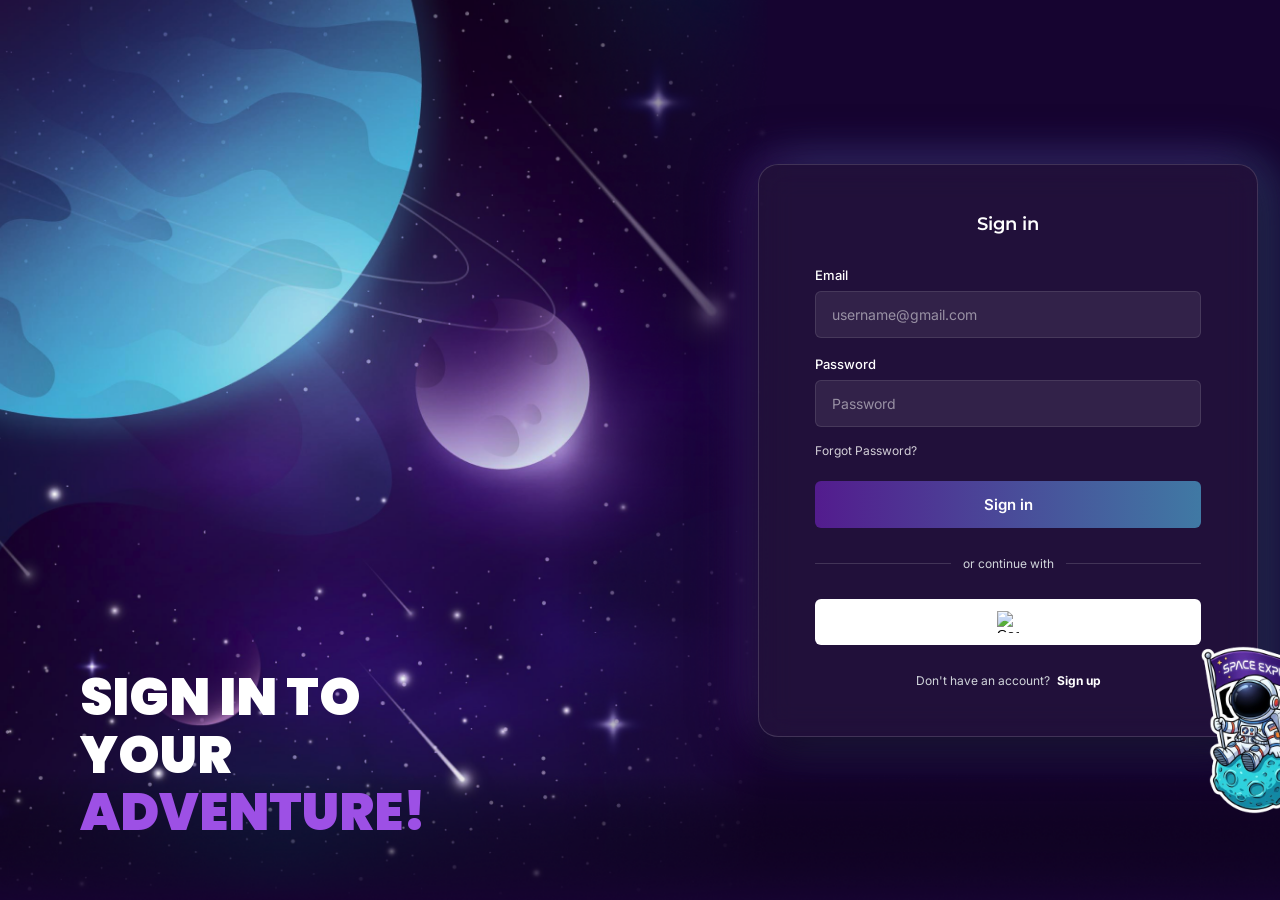
==== index.html @ 28d595ac "feat: :sparkles: diseño de pagina .net se diseño el diseño del proyecto de .net" ====
<!DOCTYPE html>
<html lang="en">
<head>
    <meta charset="UTF-8">
    <meta name="viewport" content="width=device-width, initial-scale=1.0">
    <title>Login - Premium Space</title>
    <link rel="stylesheet" href="style.css">
    <link rel="preconnect" href="https://fonts.googleapis.com">
    <link rel="preconnect" href="https://fonts.gstatic.com" crossorigin>
    <link href="https://fonts.googleapis.com/css2?family=Montserrat:wght@400;500;600;700;800;900&family=Poppins:wght@400;600;800;900&family=Inter:wght@400;500;600;700&display=swap" rel="stylesheet">
    <script src="https://unpkg.com/@phosphor-icons/web"></script>
</head>
<body>
    <!-- La imagen exportada como fondo -->
    <div class="space-background"></div>

    <div class="content-wrapper">
        <div class="left-section">
            <div class="hero-text">
                <h1>SIGN IN TO YOUR<br><span class="highlight-purple">ADVENTURE!</span></h1>
            </div>
        </div>
        
        <div class="right-section">

            <main class="glass-card">
                <div class="logo-area">
                    <p>Sign in</p>
                </div>
                
                <form id="loginForm" class="login-form">
                    <div class="input-group">
                        <label for="email">Email</label>
                        <input type="email" id="email" placeholder="username@gmail.com" required>
                    </div>
                    
                    <div class="input-group">
                        <label for="password">Password</label>
                        <div class="password-wrapper">
                            <input type="password" id="password" placeholder="Password" required>
                            <button type="button" class="toggle-password" aria-label="Toggle password visibility">
                                <i class="ph ph-eye-slash"></i>
                            </button>
                        </div>
                    </div>
                    
                    <div class="forgot-link">
                        <a href="forgot-password.html">Forgot Password?</a>
                    </div>
                    
                    <button type="submit" class="submit-btn">Sign in</button>
                </form>
                
                <div class="divider">
                    <span>or continue with</span>
                </div>
                
                <button type="button" class="google-btn">
                    <img src="https://www.svgrepo.com/show/475656/google-color.svg" alt="Google">
                </button>
                
                <p class="footer-text">
                    Don't have an account? <a href="register.html">Sign up</a>
                </p>
                
                <img src="astronaut_chibi_bg-removebg-preview.png" alt="Astronaut" class="astronaut-img">
            </main>
        </div>
    </div>
    
    <script src="move.js"></script>
</body>
</html>
---- style.css ----
:root {
    --bg-dark: #0a011a;
    --card-bg: rgba(255, 255, 255, 0.05);
    --text-main: #ffffff;
    --text-muted: #d1d5db;
    --primary-btn: linear-gradient(90deg, #531c8e 0%, #4079a4 100%);
    --primary-btn-hover: linear-gradient(90deg, #6423a6 0%, #4a8cb8 100%);
    --input-bg: rgba(255, 255, 255, 0.08);
    --input-text: #ffffff;
    --input-placeholder: rgba(255, 255, 255, 0.5);
}

* {
    margin: 0;
    padding: 0;
    box-sizing: border-box;
}

body {
    font-family: 'Inter', sans-serif;
    color: var(--text-main);
    min-height: 100vh;
    overflow-x: hidden;
    display: flex;
    -webkit-font-smoothing: antialiased;
}

/* LA IMAGEN DE FONDO */
.space-background {
    position: absolute;
    inset: 0;
    z-index: 0;
    background-image: url("MacBook Pro 14_ - 1 (2).png");
    background-size: cover;
    background-position: center;
    background-attachment: fixed;
    background-repeat: no-repeat;
}

/* Layout Content */
.content-wrapper {
    position: relative;
    z-index: 10;
    width: 100%;
    display: flex;
    justify-content: space-between;
}

.left-section {
    flex: 1;
    display: flex;
    flex-direction: column;
    justify-content: flex-end; /* Positioned at the bottom */
}

.hero-text {
    padding: 60px 80px;
}

.hero-text h1 {
    font-family: 'Poppins', sans-serif;
    font-size: 52px;
    font-weight: 900;
    line-height: 1.1;
    color: #ffffff;
}

.hero-text .highlight-purple {
    color: #9d50e5; /* Color similar al de la imagen */
}

.right-section {
    flex: 1;
    display: flex;
    flex-direction: column;
    justify-content: center;
    align-items: center;
    padding-right: 0;
    padding-left: 15%; /* Empujado aún más a la derecha */
}

.title-container {
    width: 100%;
    max-width: 440px;
    margin-bottom: 24px;
}

.page-title {
    font-family: 'Montserrat', sans-serif;
    font-size: 56px;
    font-weight: 800;
    letter-spacing: 1px;
    text-shadow: 0 4px 10px rgba(0,0,0,0.4);
}

/* Login Card */
.glass-card {
    background: var(--card-bg);
    border-radius: 20px;
    width: 100%;
    max-width: 500px;
    padding: 48px 56px;
    box-shadow: 
        0 15px 40px rgba(0,0,0,0.6),
        -15px 0 50px rgba(83, 28, 142, 0.5),
        15px 0 50px rgba(64, 121, 164, 0.5);
    border: 1px solid rgba(255,255,255,0.15);
    backdrop-filter: blur(16px);
    -webkit-backdrop-filter: blur(16px);
    position: relative;
}

.logo-area {
    text-align: center;
    margin-bottom: 32px;
}

.logo-area p {
    font-family: 'Montserrat', sans-serif;
    font-weight: 600;
    font-size: 18px;
}

.text-left {
    text-align: left !important;
}

.instruction-text {
    text-align: center;
    font-size: 14px;
    color: var(--text-muted);
    margin-top: -16px;
    margin-bottom: 28px;
    line-height: 1.5;
}

.form-title {
    font-family: 'Montserrat', sans-serif;
    font-size: 22px;
    margin-bottom: 24px;
    font-weight: 700;
}

.login-form {
    display: flex;
    flex-direction: column;
    gap: 18px;
}

.input-group {
    display: flex;
    flex-direction: column;
    gap: 8px;
}

.input-group label {
    font-size: 13px;
    font-weight: 500;
}

.input-group input {
    background: var(--input-bg);
    border: 1px solid rgba(255, 255, 255, 0.1);
    border-radius: 6px;
    padding: 14px 16px;
    font-size: 14px;
    color: var(--input-text);
    outline: none;
    font-family: inherit;
    transition: all 0.3s ease;
}

.input-group input:focus,
.input-group input:hover {
    border-color: rgba(255, 255, 255, 0.4);
    background: rgba(255, 255, 255, 0.12);
    box-shadow: 
        -8px 0 20px rgba(83, 28, 142, 0.5),
        8px 0 20px rgba(64, 121, 164, 0.5);
}

.input-group input::placeholder {
    color: var(--input-placeholder);
}

.password-wrapper {
    position: relative;
    display: flex;
    align-items: center;
}

.password-wrapper input {
    width: 100%;
    padding-right: 44px;
}

.toggle-password {
    position: absolute;
    right: 14px;
    background: none;
    border: none;
    color: var(--input-placeholder);
    cursor: pointer;
    display: flex;
    align-items: center;
    justify-content: center;
    font-size: 18px;
    padding: 4px;
    transition: color 0.3s ease;
}

.toggle-password:hover {
    color: var(--input-text);
}

.forgot-link {
    text-align: left;
    margin-top: -6px;
    margin-bottom: 4px;
}

.forgot-link a {
    color: var(--text-main);
    text-decoration: none;
    font-size: 12px;
    opacity: 0.8;
    transition: opacity 0.3s ease;
}

.forgot-link a:hover {
    opacity: 1;
    text-decoration: underline;
}

.submit-btn {
    background: var(--primary-btn);
    color: white;
    border: none;
    border-radius: 6px;
    padding: 14px;
    font-size: 15px;
    font-weight: 600;
    cursor: pointer;
    transition: background 0.3s ease, transform 0.1s ease;
    font-family: inherit;
}

.submit-btn:hover:not(:disabled) {
    background: var(--primary-btn-hover);
}

.submit-btn:active:not(:disabled) {
    transform: translateY(1px);
}

.submit-btn:disabled {
    opacity: 0.5;
    cursor: not-allowed;
    background: var(--primary-btn);
}

.divider {
    margin: 28px 0;
    display: flex;
    align-items: center;
    text-align: center;
}

.divider::before,
.divider::after {
    content: '';
    flex: 1;
    border-bottom: 1px solid rgba(255,255,255,0.15);
}

.divider span {
    padding: 0 12px;
    font-size: 12px;
    color: var(--text-muted);
}

.google-btn {
    width: 100%;
    background: white;
    border: none;
    border-radius: 6px;
    padding: 12px;
    display: flex;
    justify-content: center;
    align-items: center;
    cursor: pointer;
    margin-bottom: 28px;
    transition: background 0.3s ease;
}

.google-btn img {
    width: 22px;
    height: 22px;
}

.google-btn:hover {
    background: #f1f1f1;
}

.footer-text {
    text-align: center;
    font-size: 12px;
    color: var(--text-muted);
}

.footer-text a {
    color: white;
    font-weight: 700;
    text-decoration: none;
    margin-left: 4px;
}

.footer-text a:hover {
    text-decoration: underline;
}

.astronaut-img {
    position: absolute;
    bottom: -90px;
    right: -100px;
    width: 200px;
    z-index: 20;
    pointer-events: none;
    animation: floatAstronaut 6s ease-in-out infinite alternate;
}

@keyframes floatAstronaut {
    0% { transform: translateY(0) rotate(15deg); }
    100% { transform: translateY(-15px) rotate(18deg); }
}

@media (max-width: 900px) {
    body {
        overflow-y: auto;
    }
    .content-wrapper {
        flex-direction: column;
        justify-content: center;
        align-items: center;
        padding: 60px 0;
    }
    .left-section {
        display: flex;
        justify-content: center;
        align-items: center;
        width: 100%;
        margin-bottom: 40px;
    }
    .hero-text {
        padding: 0 20px;
        text-align: center;
    }
    .hero-text h1 {
        font-size: 42px;
    }
    .right-section {
        padding: 0 20px;
        width: 100%;
    }
    .title-container {
        max-width: 100%;
        text-align: center;
    }
    .astronaut-img {
        width: 130px;
        bottom: -30px;
        right: -30px;
    }
}

@media (max-width: 480px) {
    .glass-card {
        padding: 30px 24px;
    }
    .hero-text h1 {
        font-size: 32px;
    }
}
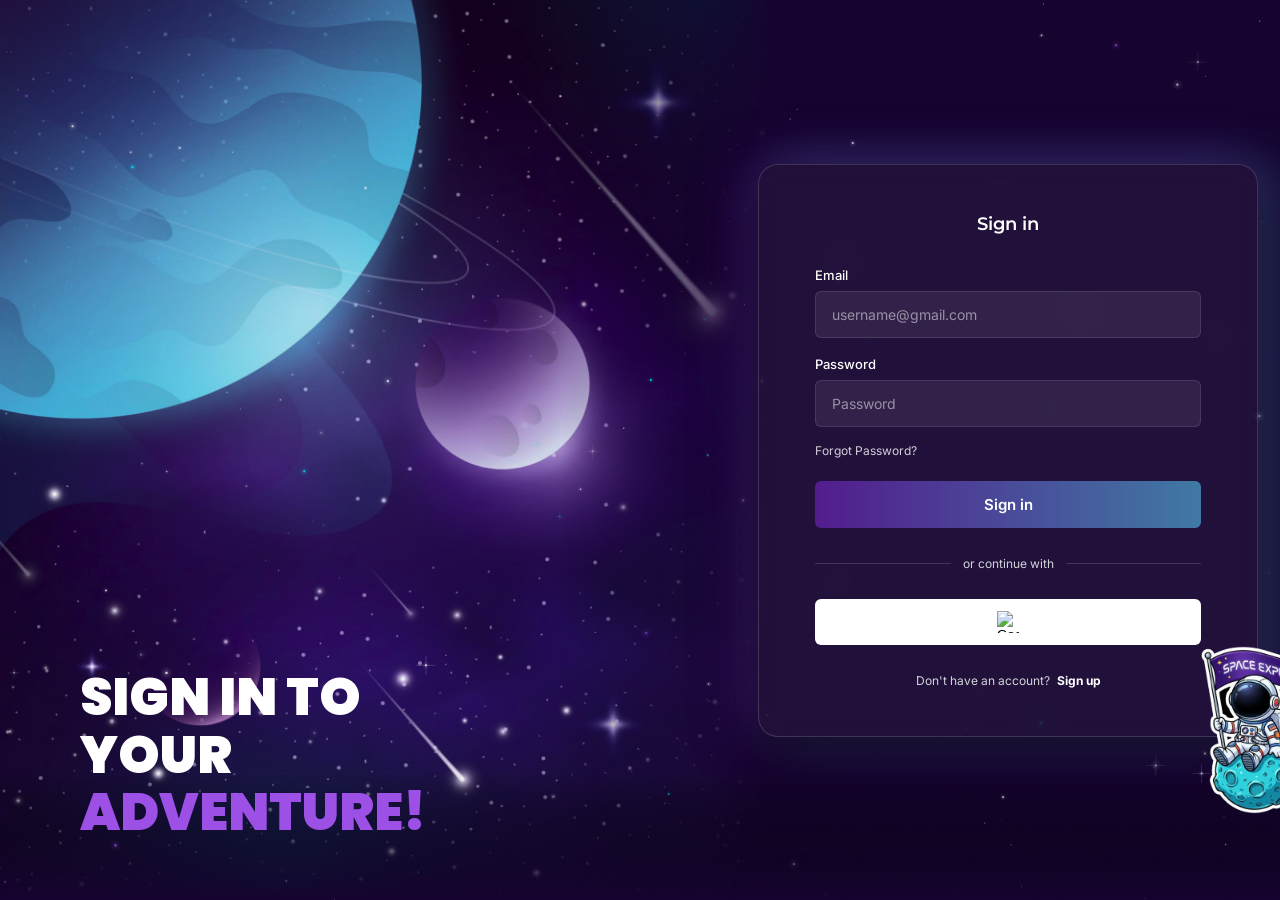
==== commit e342fd84: "feat: :lipstick: cambio de  diseño" ====
--- a/index.html
+++ b/index.html
@@ -13,6 +13,7 @@
 <body>
     <!-- La imagen exportada como fondo -->
     <div class="space-background"></div>
+    <canvas id="stars-canvas" class="bg-stars-canvas"></canvas>
 
     <div class="content-wrapper">
         <div class="left-section">
@@ -69,5 +70,6 @@
     </div>
     
     <script src="move.js"></script>
+    <script src="stars.js"></script>
 </body>
 </html>
--- a/style.css
+++ b/style.css
@@ -35,6 +35,17 @@
     background-position: center;
     background-attachment: fixed;
     background-repeat: no-repeat;
+}
+
+.bg-stars-canvas {
+    position: absolute;
+    top: 0;
+    left: 0;
+    width: 100%;
+    height: 100%;
+    z-index: 1;
+    pointer-events: none;
+    opacity: 0.85;
 }
 
 /* Layout Content */
